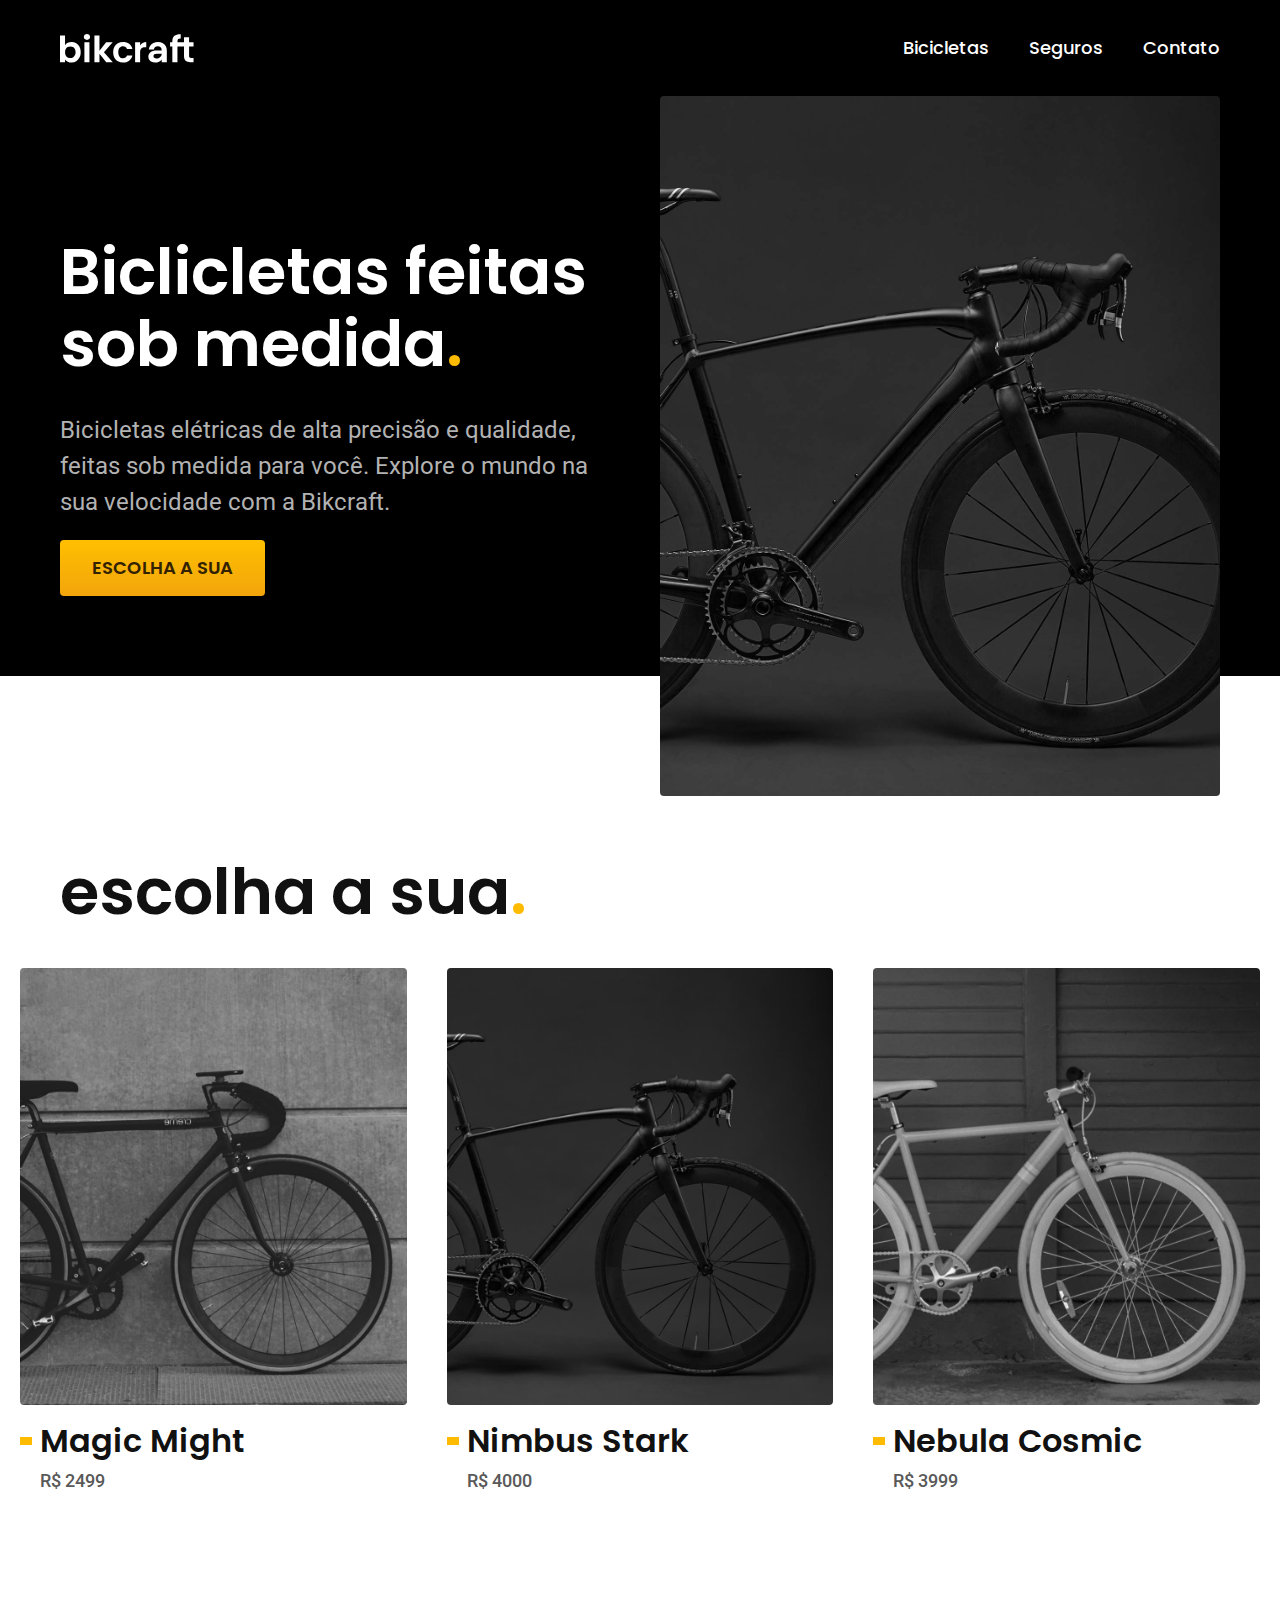
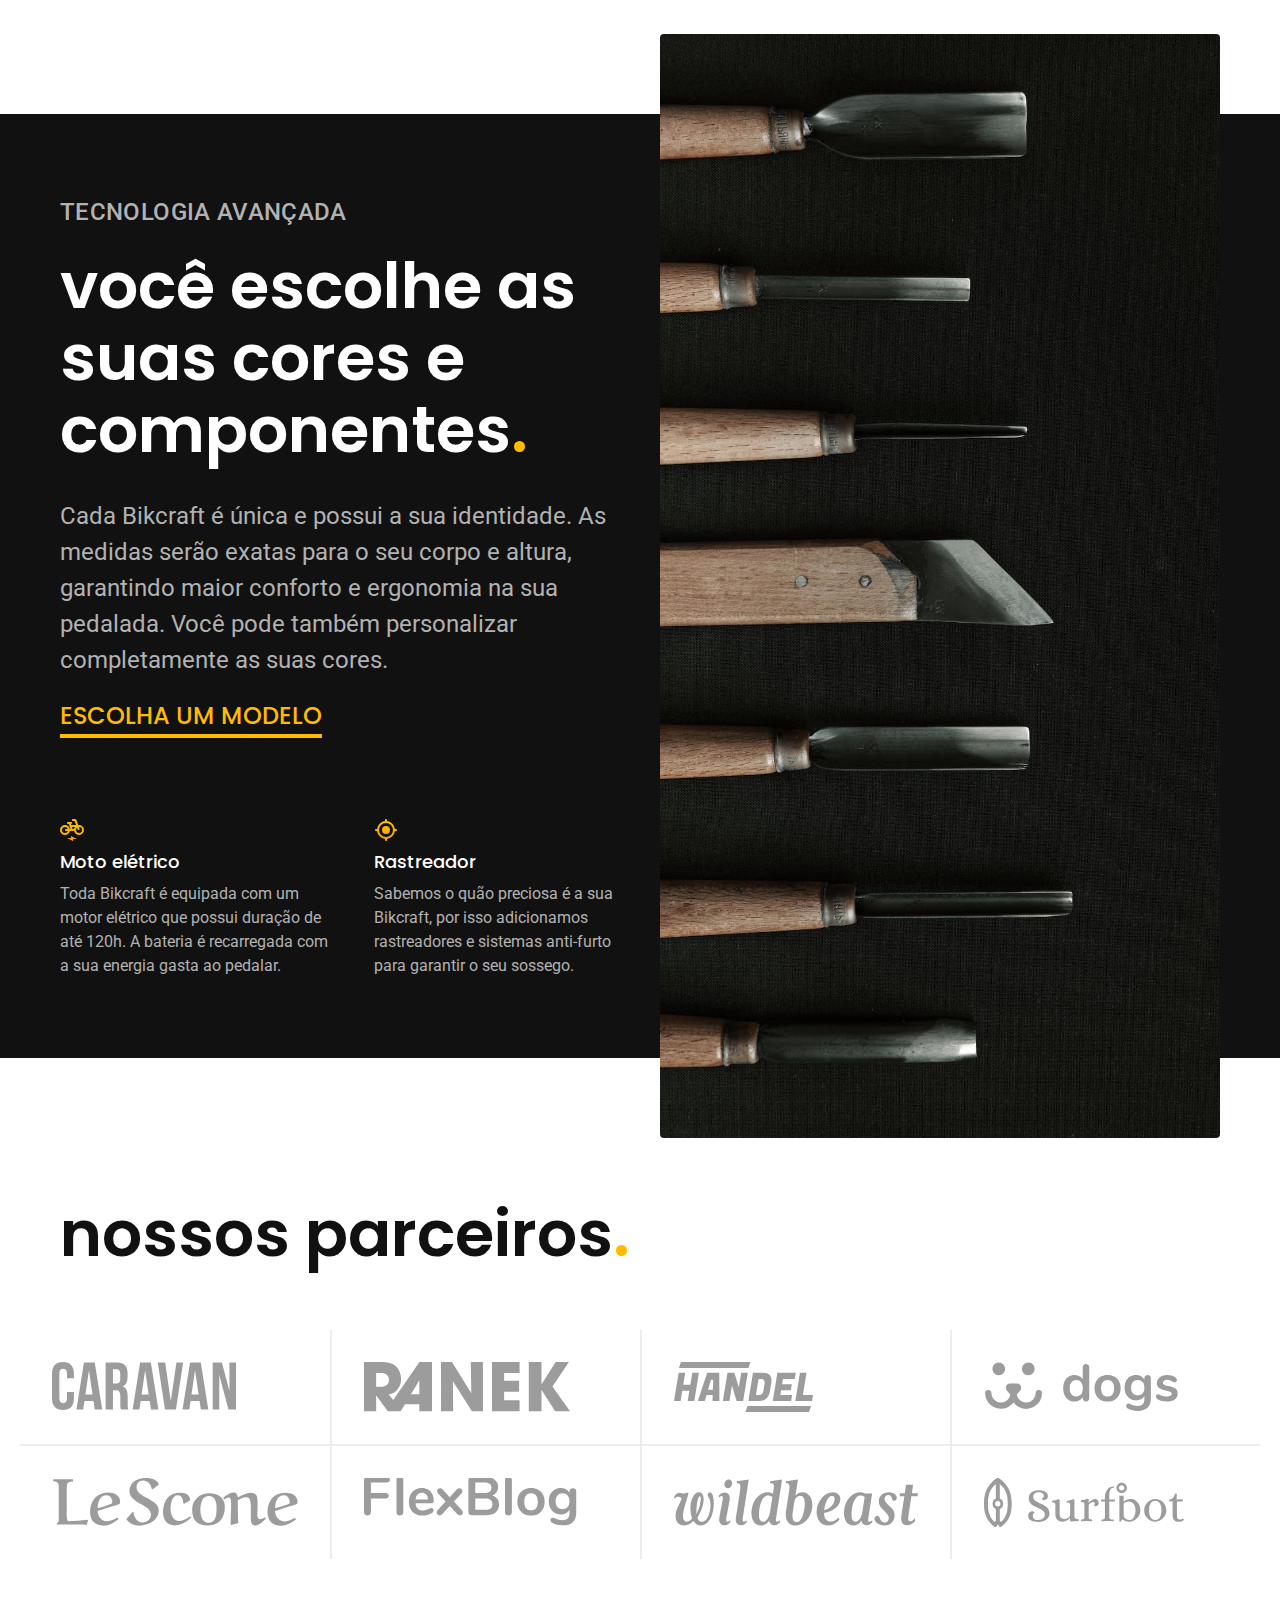
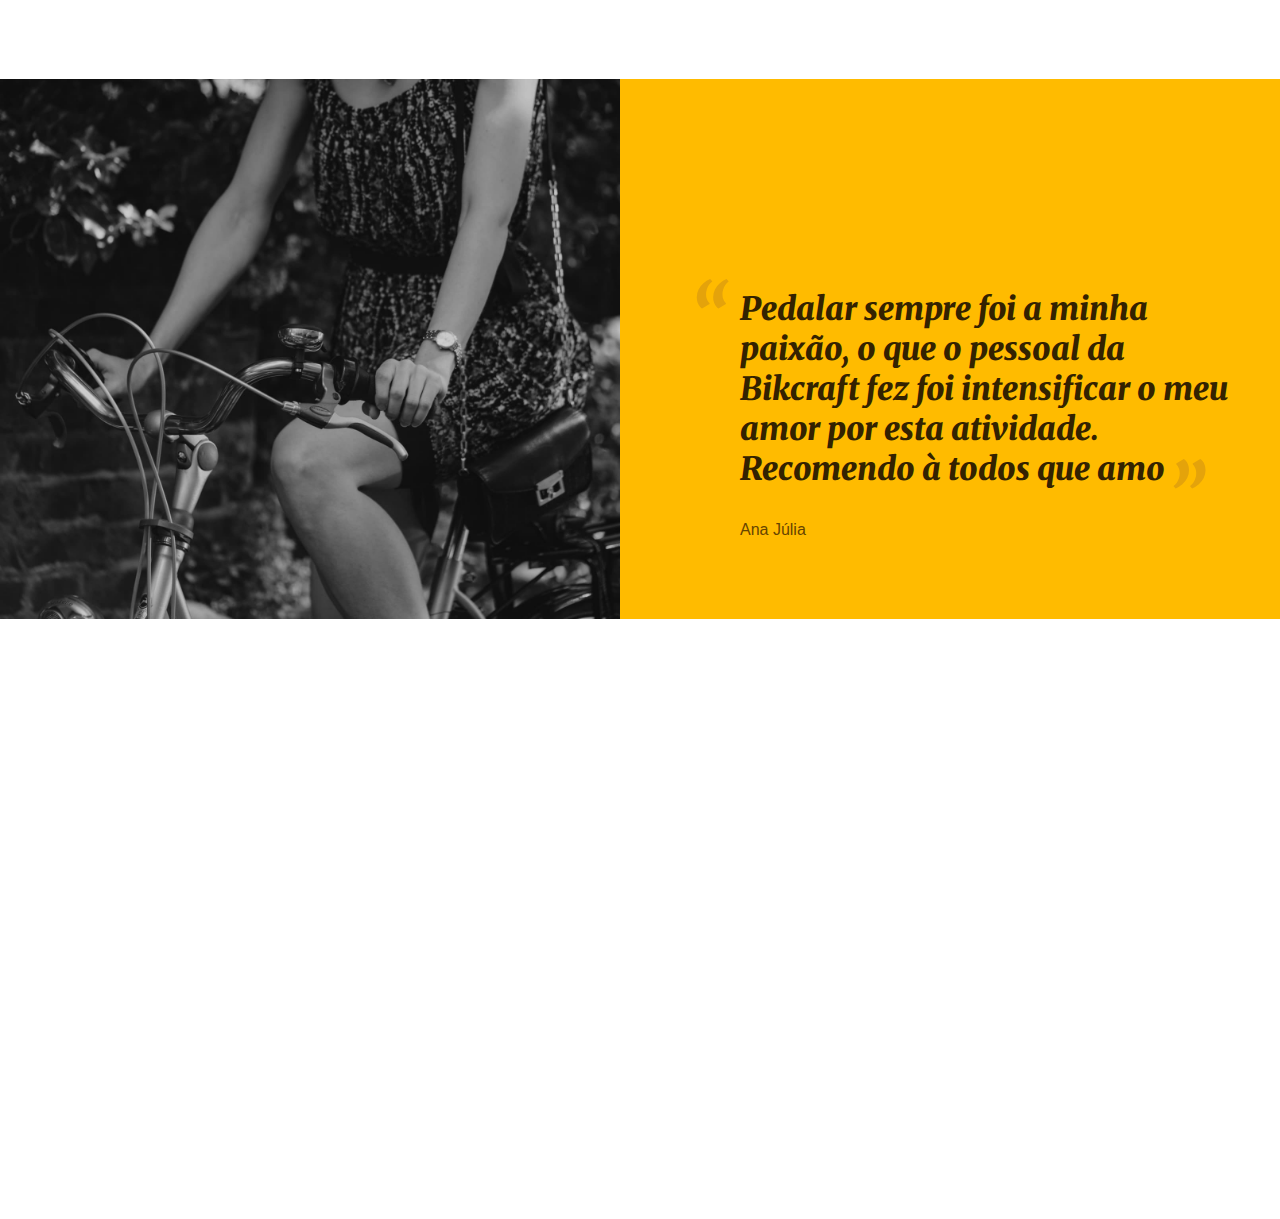
==== index.html @ 5321707a "terminado a seção de depoimentos" ====
<!DOCTYPE html>
<html lang="pt-BR">
<head>
  <meta charset="UTF-8">
  <meta name="viewport" content="width=device-width, initial-scale=1.0">
  <meta http-equiv="X-UA-Compatible" content="IE=edge">
  <title>Bikcraft - Bicicletas Elétricas</title>
  <meta name="description" content="Bicicletas elétricas de alta precisão e qualidade, feitas sob medida para o cliente. Explore o mundo na sua velocidade com a Bikcraft">
  <link rel="stylesheet" href="./css/style.css">
  <link rel="preconnect" href="https://fonts.googleapis.com">
  <link rel="preconnect" href="https://fonts.gstatic.com" crossorigin>
  <link href="https://fonts.googleapis.com/css2?family=Berkshire+Swash&family=Fira+Sans:wght@400;700&family=Josefin+Sans:wght@100&family=Poppins:wght@400;600&family=Roboto:wght@400;500&display=swap" rel="stylesheet">
  <link rel="preconnect" href="https://fonts.googleapis.com">
<link rel="preconnect" href="https://fonts.gstatic.com" crossorigin>
<link href="https://fonts.googleapis.com/css2?family=Berkshire+Swash&family=Fira+Sans:wght@400;700&family=Josefin+Sans:wght@100&family=Merriweather:ital,wght@1,900&family=Poppins:wght@400;600&family=Roboto:wght@400;500&display=swap" rel="stylesheet">
</head>
<body>
  <header class="header-bg">
    <div class="header container">
      <a href="./"> <!--Ponto barra informa que ao clicar nesse link ela irá para o index.html-->
        <img src="./img/bikcraft.svg" alt="Bikcraft">
      </a>
      <nav aria-label="primaria">
        <ul class="header-menu font-1-m cor-0">
          <li><a href="./bicicletas.html">Bicicletas</a></li>
          <li><a href="./seguros.html">Seguros</a></li>
          <li><a href="./contato.html">Contato</a></li>
        </ul>
      </nav>
    </div>
  
  </header>
  <main class="introducao-bg">
    <div class="introducao container">
      <div class="introducao-conteudo">
        <h1 class="font-1-xxl cor-0">Biclicletas feitas sob medida<span class="cor-p1">.</span> </h1>
        <p class="font-2-l cor-5">Bicicletas elétricas de alta precisão e qualidade, feitas sob medida para você. Explore o mundo na sua velocidade com a Bikcraft.</p>
        <a class="botao" href="./bicicletas.html">Escolha a sua</a>
      </div>
      <div>
        <img src="./img/fotos/introducao.jpg" alt="Bicicleta elétrica preta">
      </div>
    </div>
  </main>
  <article class="bicicletas-lista">
    <h2 class="font-1-xxl container">escolha a sua<span class="cor-p1">.</span> </h2>
    <ul>
      <li>
        <a href="./bicicletas/magic.html">
          <img src="./img/bicicletas/magic-home.jpg" alt="Bicicleta preta">
          <h3 class="font-1-xl">Magic Might</h3>
          <span class="font-2-m cor-8">R$ 2499</span>
        </a>
      </li>
      <li>
        <a href="./bicicletas/nimbus.html">
          <img src="./img/bicicletas/nimbus-home.jpg" alt="Bicicleta nimbus">
          <h3 class="font-1-xl">Nimbus Stark</h3>
          <span class="font-2-m cor-8">R$ 4000</span>
        </a>
      </li>
      <li>
        <a href="./bicicletas/nebula.html">
          <img src="./img/bicicletas/nebula-home.jpg" alt="Bicicleta nebula">
          <h3 class="font-1-xl">Nebula Cosmic</h3>
          <span class="font-2-m cor-8">R$ 3999</span>
        </a>
      </li>
    </ul>
  </article>

  <article class="tecnologia-bg">
    <div class="tecnologia container">
      <div class="tecnologia-conteudo">
        <span class="font-2-l-b cor-5">TECNOLOGIA AVANÇADA</span>
        <h2 class="font-1-xxl cor-0">você escolhe as suas cores e componentes<span class="cor-p1">.</span></h2>
        <p class="font-2-l cor-5">Cada Bikcraft é única e possui a sua identidade. As medidas serão exatas para o seu corpo e altura, garantindo maior conforto e ergonomia na sua pedalada. Você pode também personalizar completamente as suas cores.</p>
        <a class="link" href="./bicicletas.html">Escolha um modelo</a> 
          <div class="tecnologia-vantagens">
            <div>
              <img src="./img/icones/eletrica.svg" alt="">
              <h3 class="font-1-m cor-0">Moto elétrico</h3>
              <p class="font-2-s cor-5">Toda Bikcraft é equipada com um motor elétrico que possui duração de até 120h. A bateria é recarregada com a sua energia gasta ao pedalar.</p>
            </div>
            <div>
              <img src="./img/icones/rastreador.svg" alt="">
              <h3 class="font-1-m cor-0">Rastreador</h3>
              <p class="font-2-s cor-5">Sabemos o quão preciosa é a sua Bikcraft, por isso adicionamos rastreadores e sistemas anti-furto para garantir o seu sossego.</p>
            </div>
          </div>
        </div>
      <div class="tecnologia-imagem">
        <img src="./img/fotos/tecnologia.jpg" alt="">
      </div>
    </div>
  </article>
  <section class="parceiros" area-label="Nossos parceiros">
    <h2 class="font-1-xxl container">nossos parceiros<span class="cor-p1">.</span> </h2>
    <ul>
      <li><img src="./img/parceiros/caravan.svg" alt="Caravan"></li>
      <li><img src="./img/parceiros/ranek.svg" alt="ranek"></li>
      <li><img src="./img/parceiros/handel.svg" alt="handel.svg"></li>
      <li><img src="./img/parceiros/dogs.svg" alt="dogs.svg"></li>
      <li><img src="./img/parceiros/lescone.svg" alt="lescone.svg"></li>
      <li><img src="./img/parceiros/flexblog.svg" alt="flexblog.svg"></li>
      <li><img src="./img/parceiros/wildbeast.svg" alt="wildbeast.svg"></li>
      <li><img src="./img/parceiros/surfbot.svg" alt="surfbot.svg"></li>
    </ul>
  </section>
  <section class="depoimento" area-label="Depoimento">
    <div>
      <img src="./img/fotos/depoimento.jpg" alt="Pessoa pedalando uma bikcraft">
    </div>
    <div class="depoimento-conteudo">
      <blockquote class="font-1-xl cor-p5"> 
        <p> Pedalar sempre foi a minha paixão, o que o pessoal da Bikcraft fez foi intensificar o meu amor por esta atividade. Recomendo à todos que amo</p>
      </blockquote>
      <span class="font-1m-b cor-p4">Ana Júlia</span>
    </div>
  </section>
</body>
</html>
---- css/style.css ----
@import url(./global/global.css);
@import url(./utilidades/tipografia.css);
@import url(./utilidades/cores.css);

@import url(./global/header.css);

/* home */
@import url(./home/introducao.css);
@import url(./home/parceiros.css);
@import url(./home/depoimento.css);

/* utilidades */
@import url(./utilidades/componentes.css);

/* Bicicletas */
@import url(./bicicletas/bicicletas-lista.css);

/* Tecnologia */
@import url(./home/tecnologia.css);
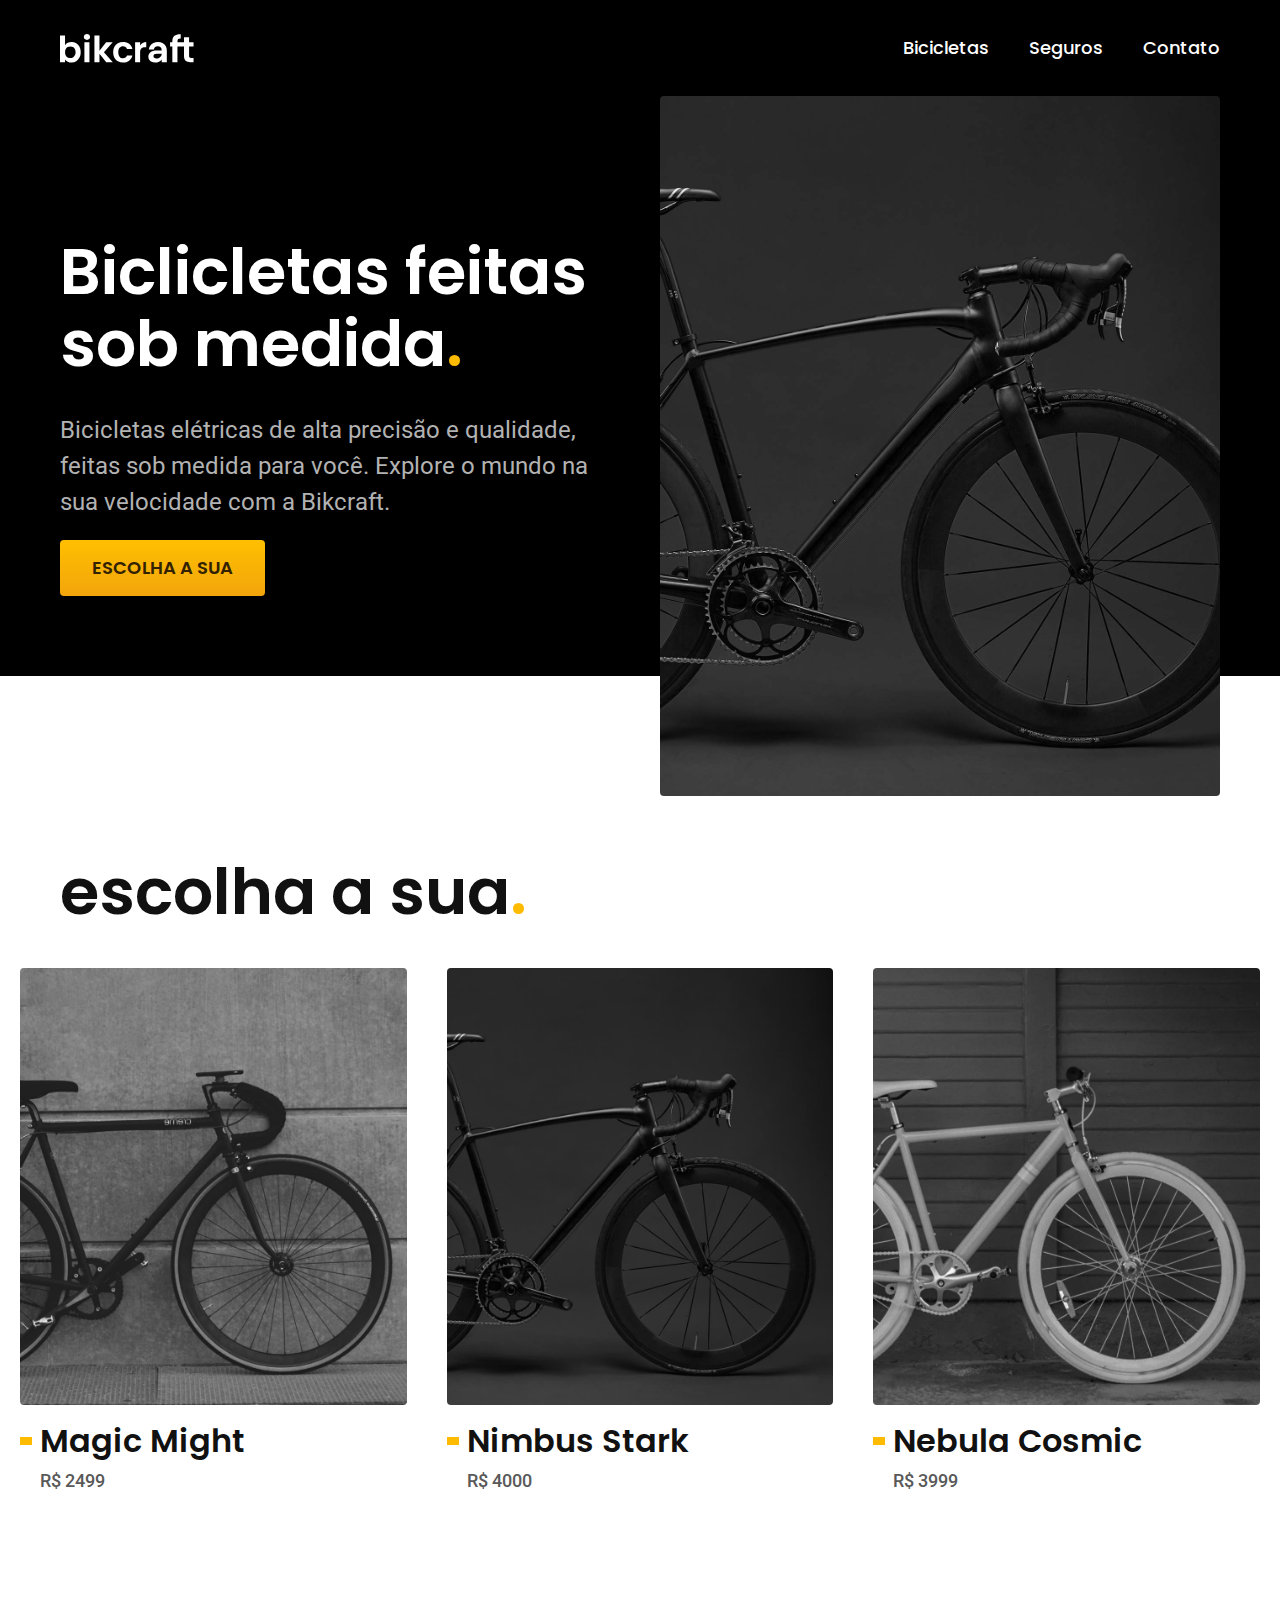
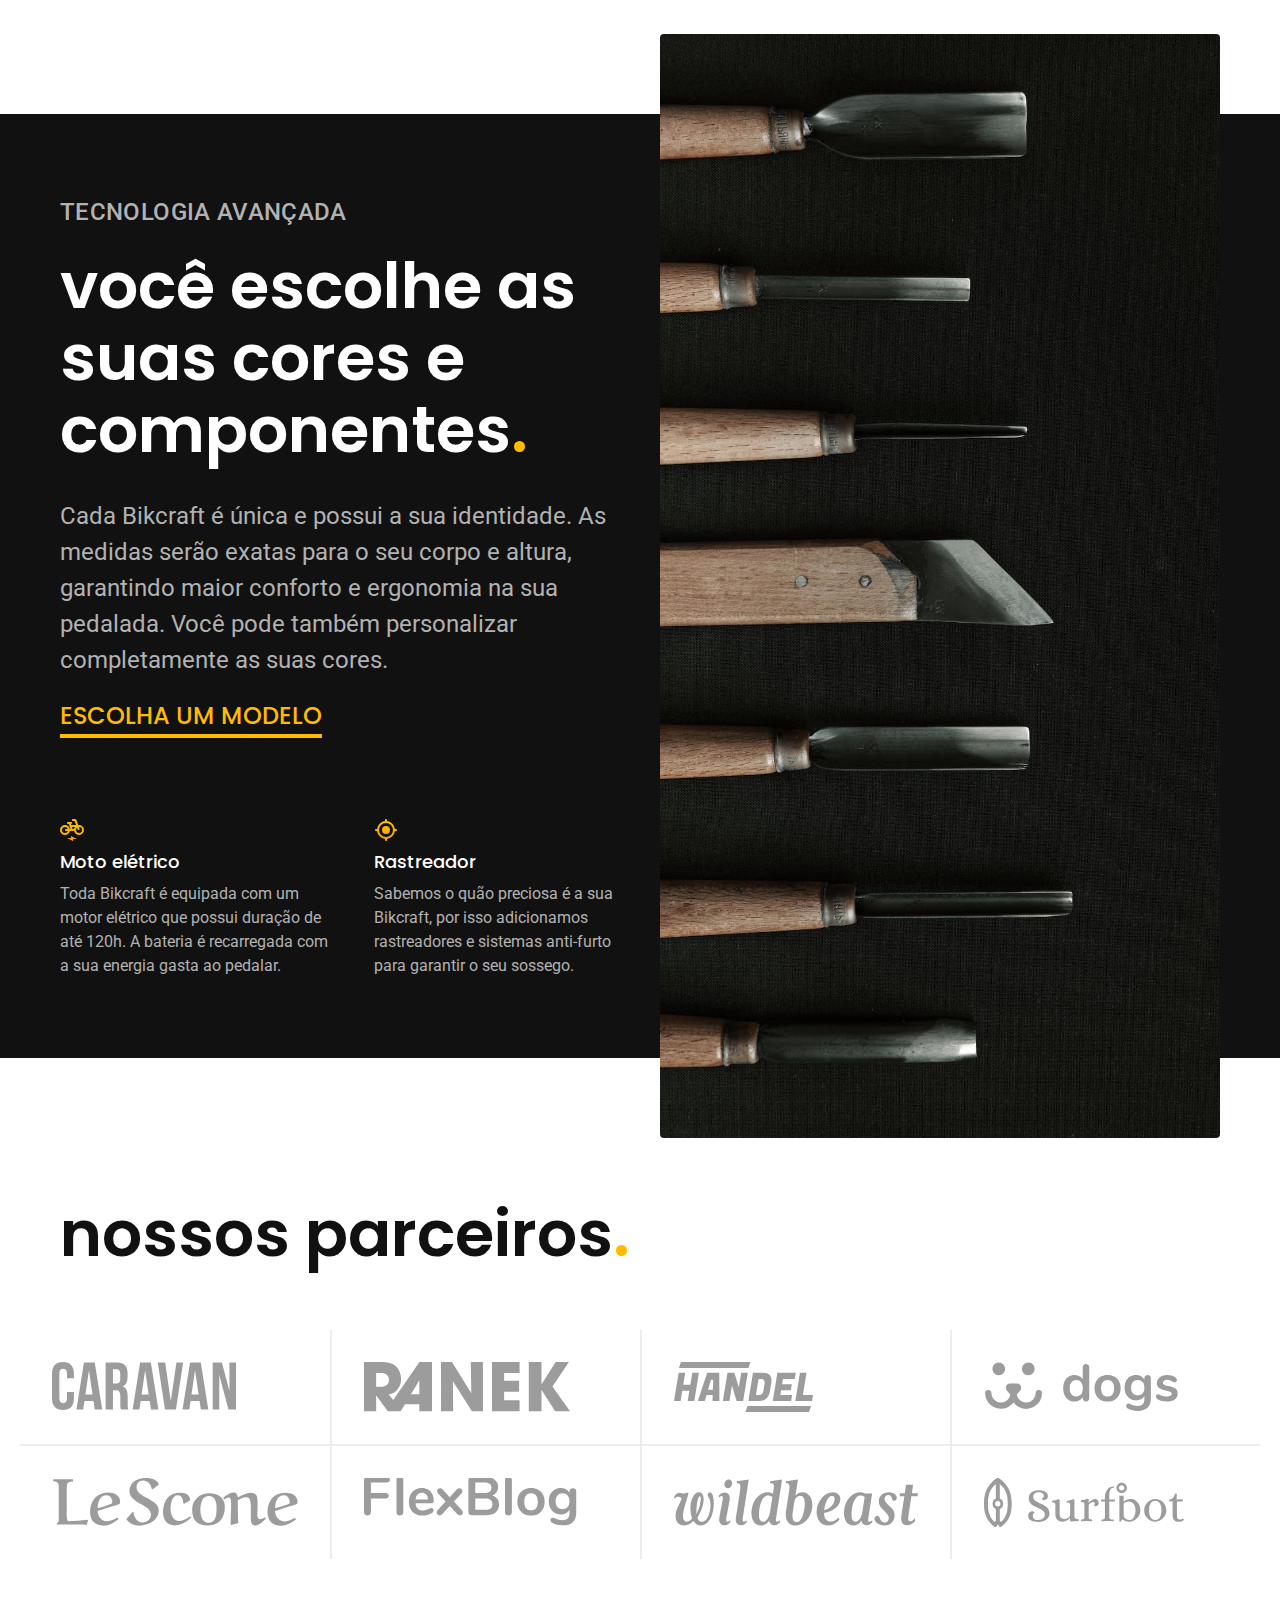
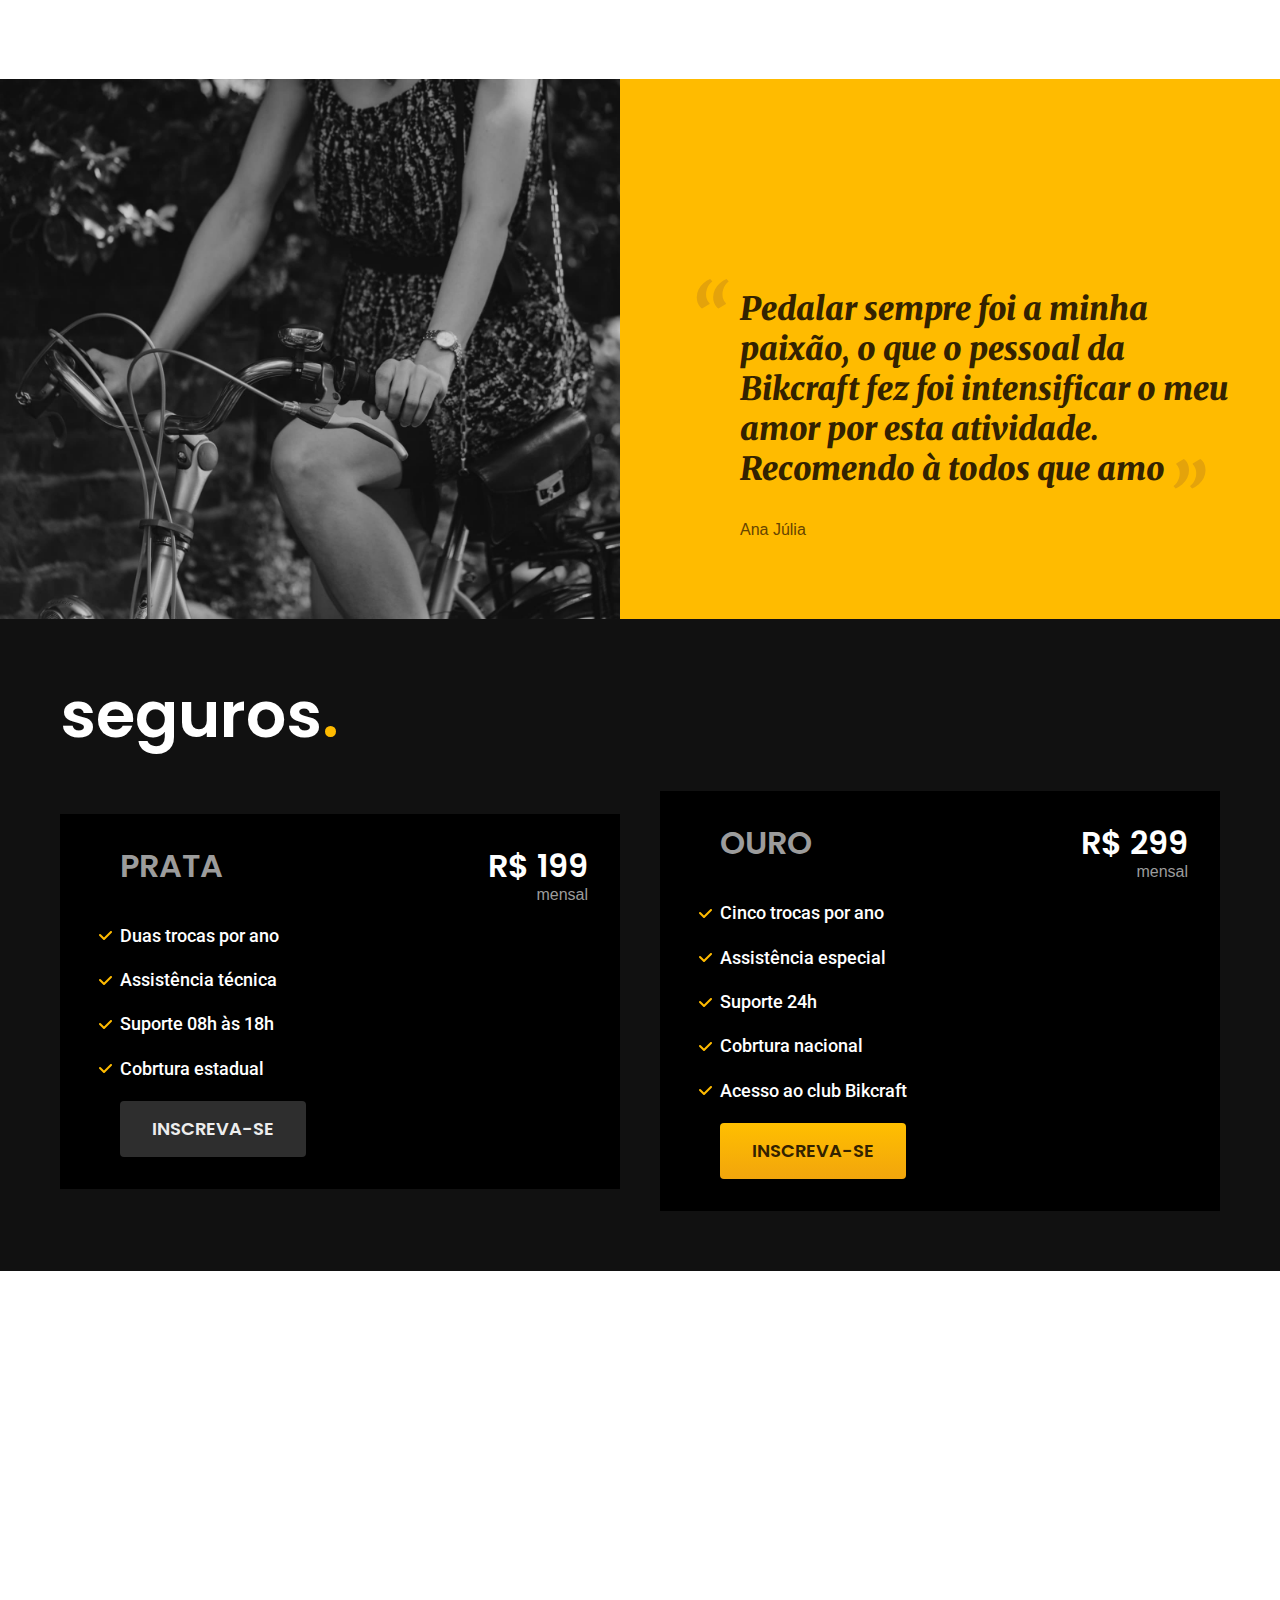
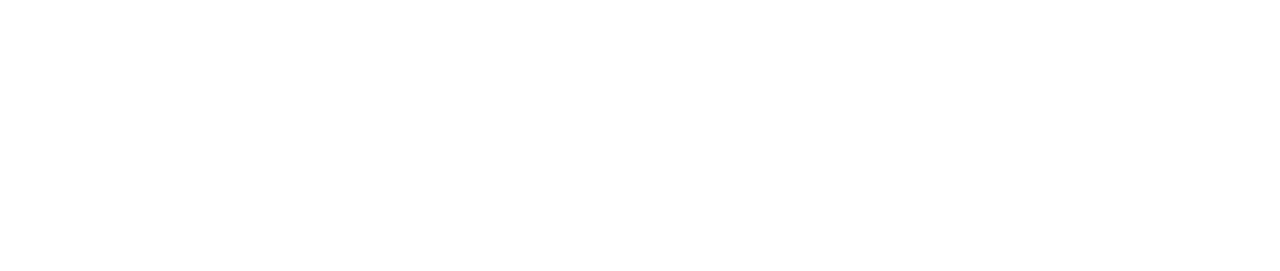
==== commit 43dfe4b7: "Criação da seção de seguros" ====
--- a/index.html
+++ b/index.html
@@ -118,5 +118,35 @@
       <span class="font-1m-b cor-p4">Ana Júlia</span>
     </div>
   </section>
+    <article class="seguros-bg">
+      <div class="seguros container">
+        <h2 class="font-1-xxl cor-0">seguros<span class="cor-p1">.</span></span></h2>
+        
+        <div class="seguro-item">
+          <h3 class="font-1-xl cor-6">PRATA</h3>
+          <span class="font-1-xl cor-0">R$ 199 </span><span class="font-xs cor-6">mensal</span>
+          <ul class="font-2-m cor-0">
+            <li>Duas trocas por ano</li>
+            <li>Assistência técnica</li>
+            <li>Suporte 08h às 18h</li>
+            <li>Cobrtura estadual</li>
+          </ul>
+          <a class="botao secundario" href="./orcamento.html">Inscreva-se</a>
+        </div>
+
+        <div class="seguro-item">
+          <h3 class="font-1-xl cor-6">OURO</h3>
+          <span class="font-1-xl cor-0">R$ 299 </span><span class="font-xs cor-6">mensal</span>
+          <ul class="font-2-m cor-0">
+            <li>Cinco trocas por ano</li>
+            <li>Assistência especial</li>
+            <li>Suporte 24h</li>
+            <li>Cobrtura nacional</li>
+            <li>Acesso ao club Bikcraft</li>
+          </ul>
+          <a class="botao" href="./orcamento.html">Inscreva-se</a>
+        </div>
+      </div>
+    </article>
 </body>
 </html>--- a/css/style.css
+++ b/css/style.css
@@ -16,4 +16,7 @@
 @import url(./bicicletas/bicicletas-lista.css);
 
 /* Tecnologia */
-@import url(./home/tecnologia.css);+@import url(./home/tecnologia.css);
+
+/* Seguros */
+@import url(./seguros/seguros.css);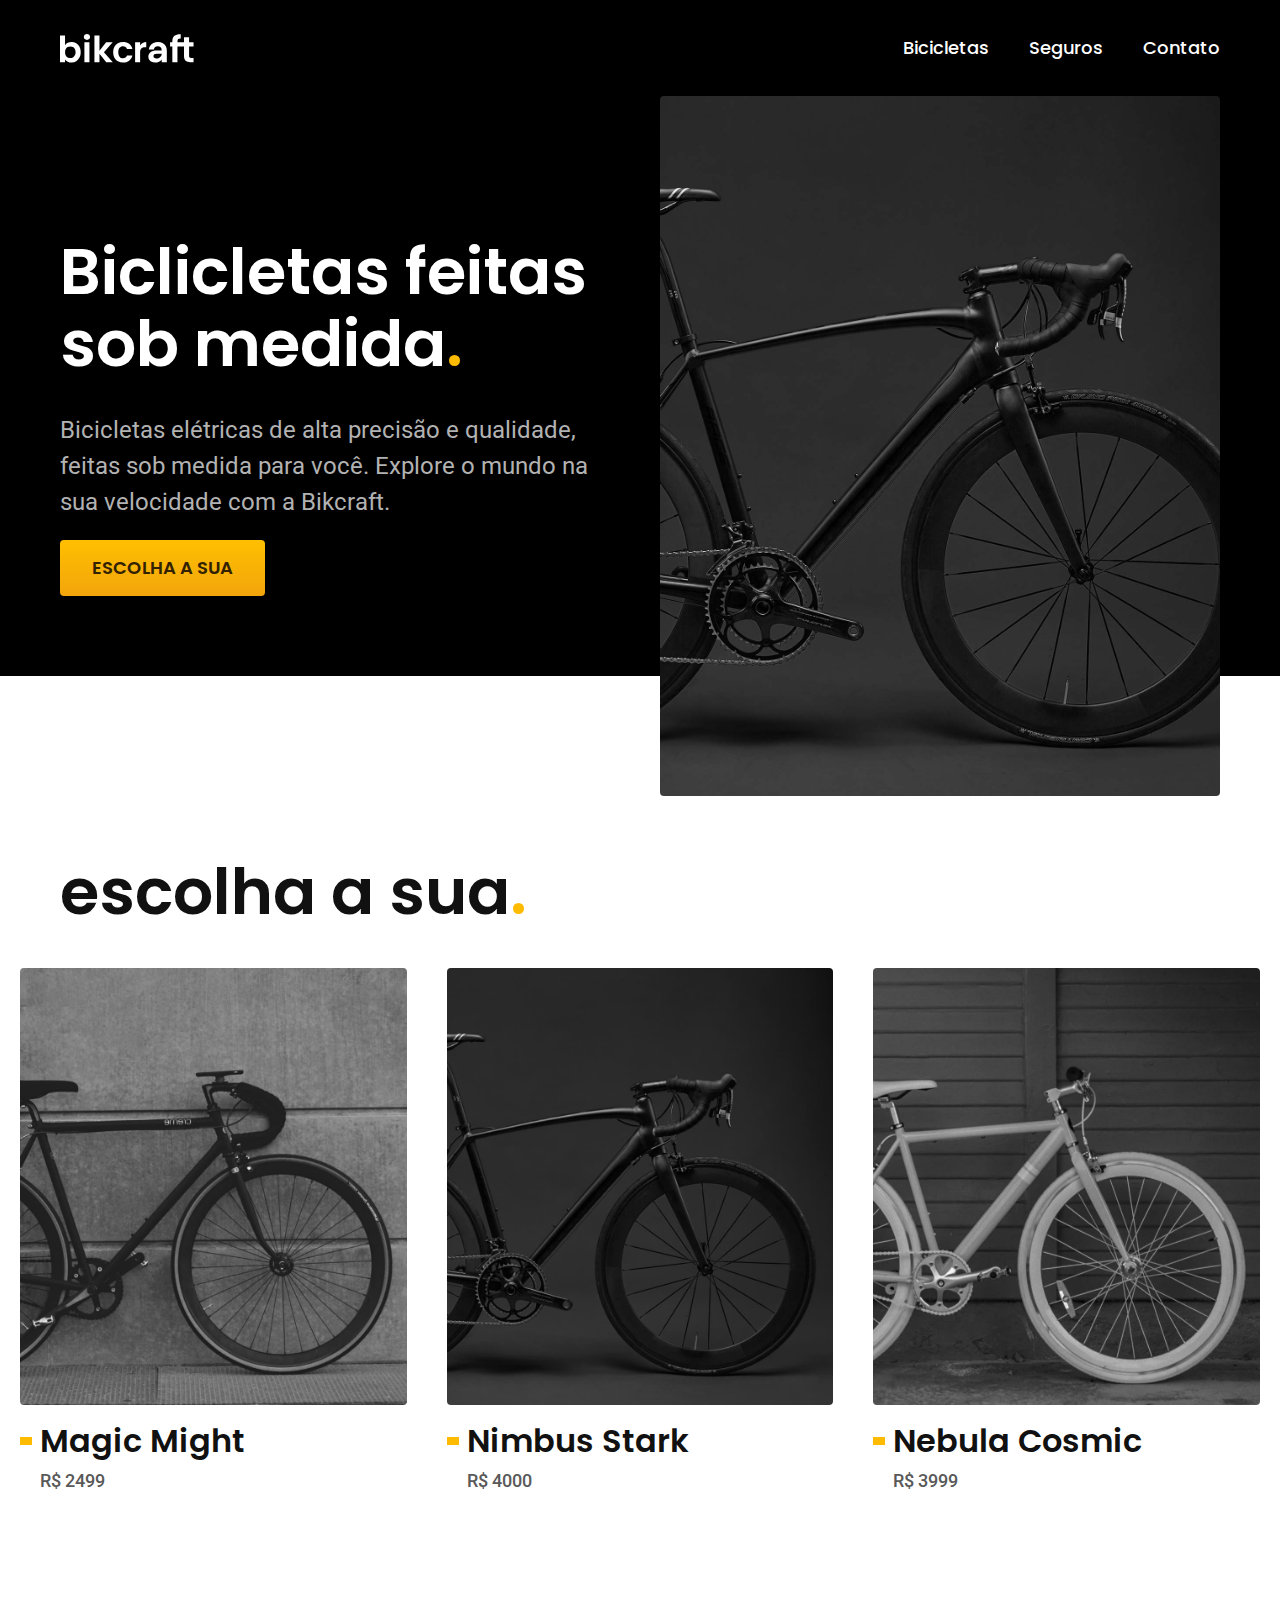
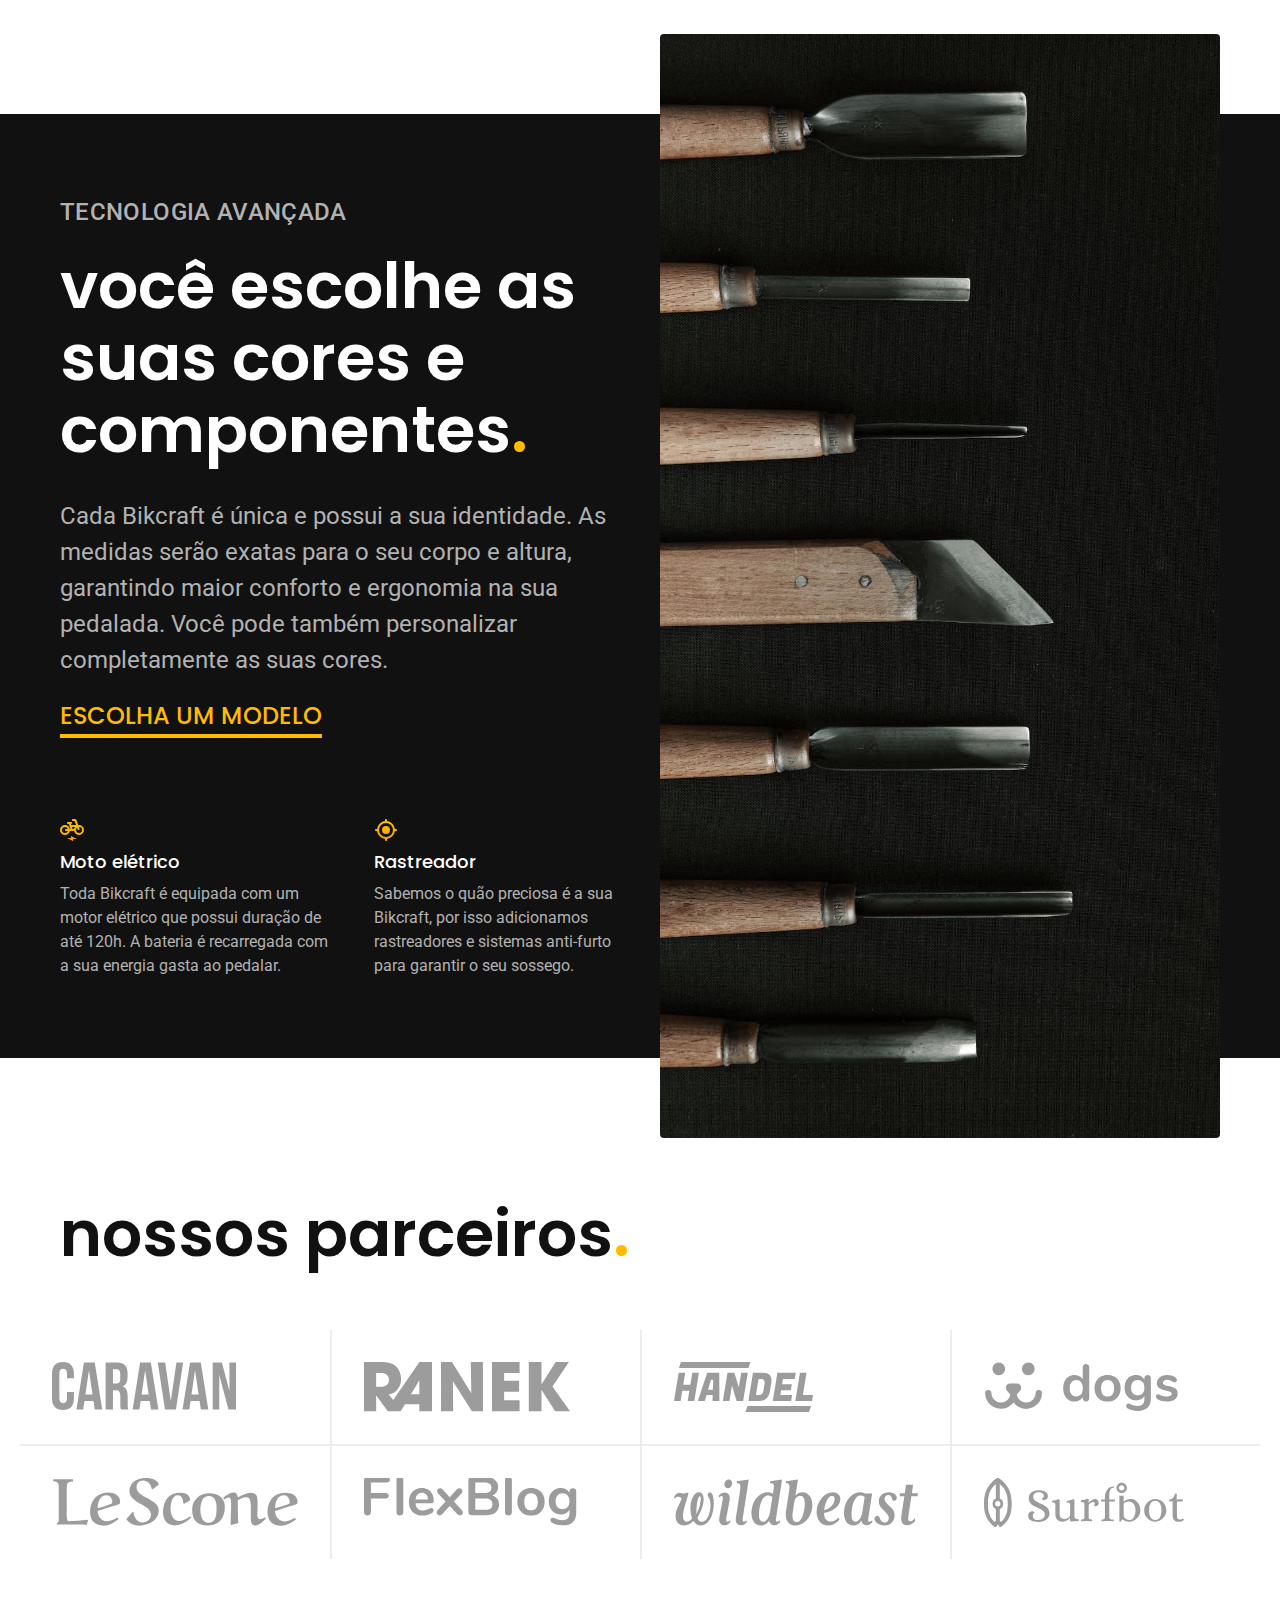
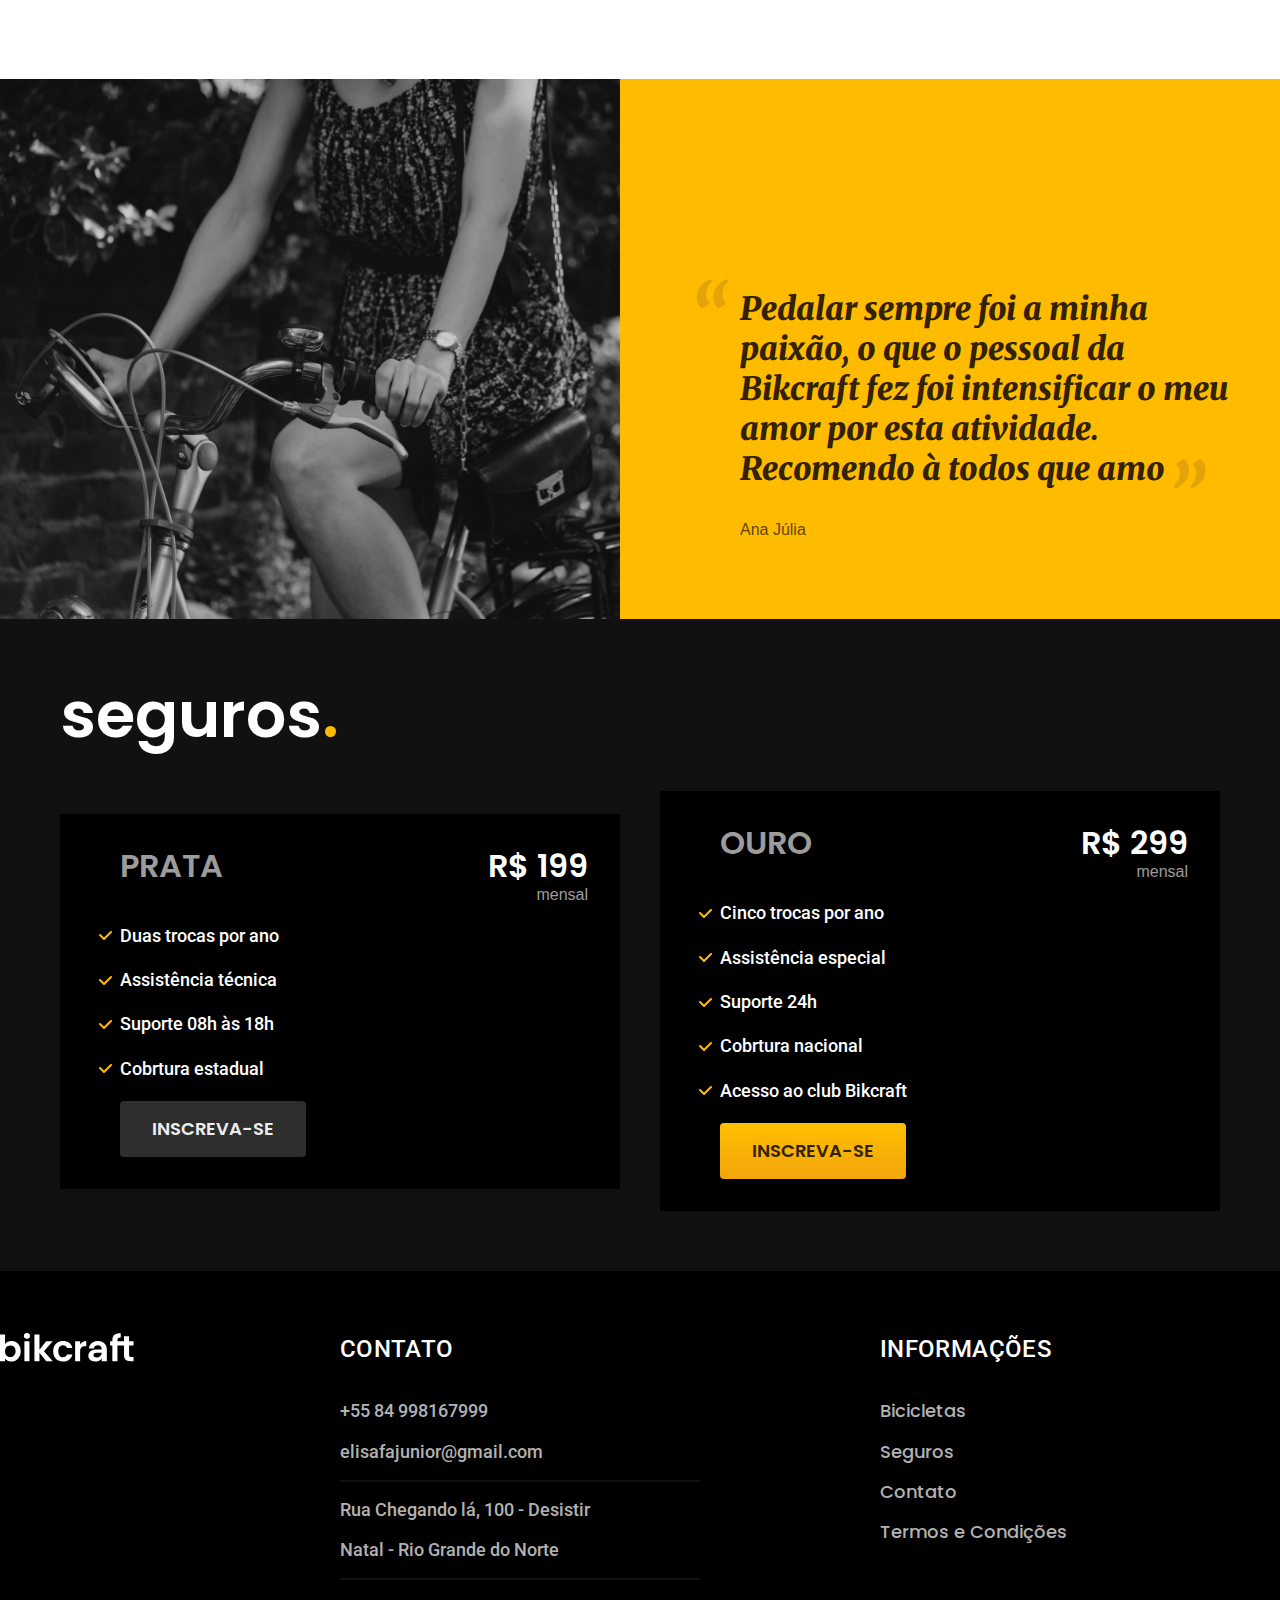
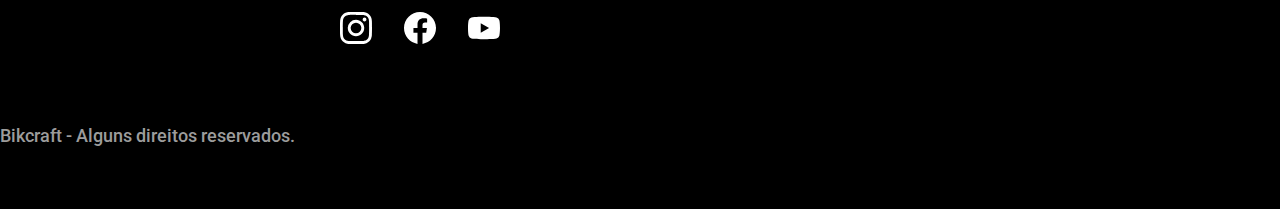
==== commit f17713cd: "Criação do footer" ====
--- a/index.html
+++ b/index.html
@@ -148,5 +148,37 @@
         </div>
       </div>
     </article>
+
+    <footer class="footer-bg">
+      <div class="footer conainer">
+        <img class="footer-marca" src="./img/bikcraft.svg" alt="">
+        <div class="footer-contato">
+          <h3 class="font-2-l-b cor-0">Contato</h3>
+          <ul class="font-2-m cor-5">
+            <li><a href="tel:+5584998167999">+55 84 998167999</a></li>
+            <li><a href="mailto:elisafajunior@gmail.com">elisafajunior@gmail.com</a></li>
+            <li>Rua Chegando lá, 100 - Desistir</li>
+            <li>Natal - Rio Grande do Norte</li>
+          </ul>
+          <div class="footer-redes">
+            <a href="./"><img src="./img/redes/instagram.svg" alt="Instagram"></a>
+            <a href="./"><img src="./img/redes/facebook.svg" alt="Facebook"></a>
+            <a href="./"><img src="./img/redes/youtube.svg" alt="Youtube"></a>
+          </div>
+        </div>
+        <div class="footer-informacoes">
+          <h3 class="font-2-l-b cor-0">Informações</h3>
+          <nav>
+            <ul class="font-1-m cor-5">
+              <li><a href="./bicicletas.html">Bicicletas</a></li>
+              <li><a href="./seguros.html">Seguros</a></li>
+              <li><a href="./contato.html">Contato</a></li>
+              <li><a href="./contato.html">Termos e Condições</a></li>
+            </ul>
+          </nav>
+        </div>
+        <p class="footer-copy font-2-m cor-6">Bikcraft - Alguns direitos reservados.</p>
+      </div>
+    </footer>
 </body>
 </html>--- a/css/style.css
+++ b/css/style.css
@@ -3,6 +3,7 @@
 @import url(./utilidades/cores.css);
 
 @import url(./global/header.css);
+@import url(./global/footer.css);
 
 /* home */
 @import url(./home/introducao.css);
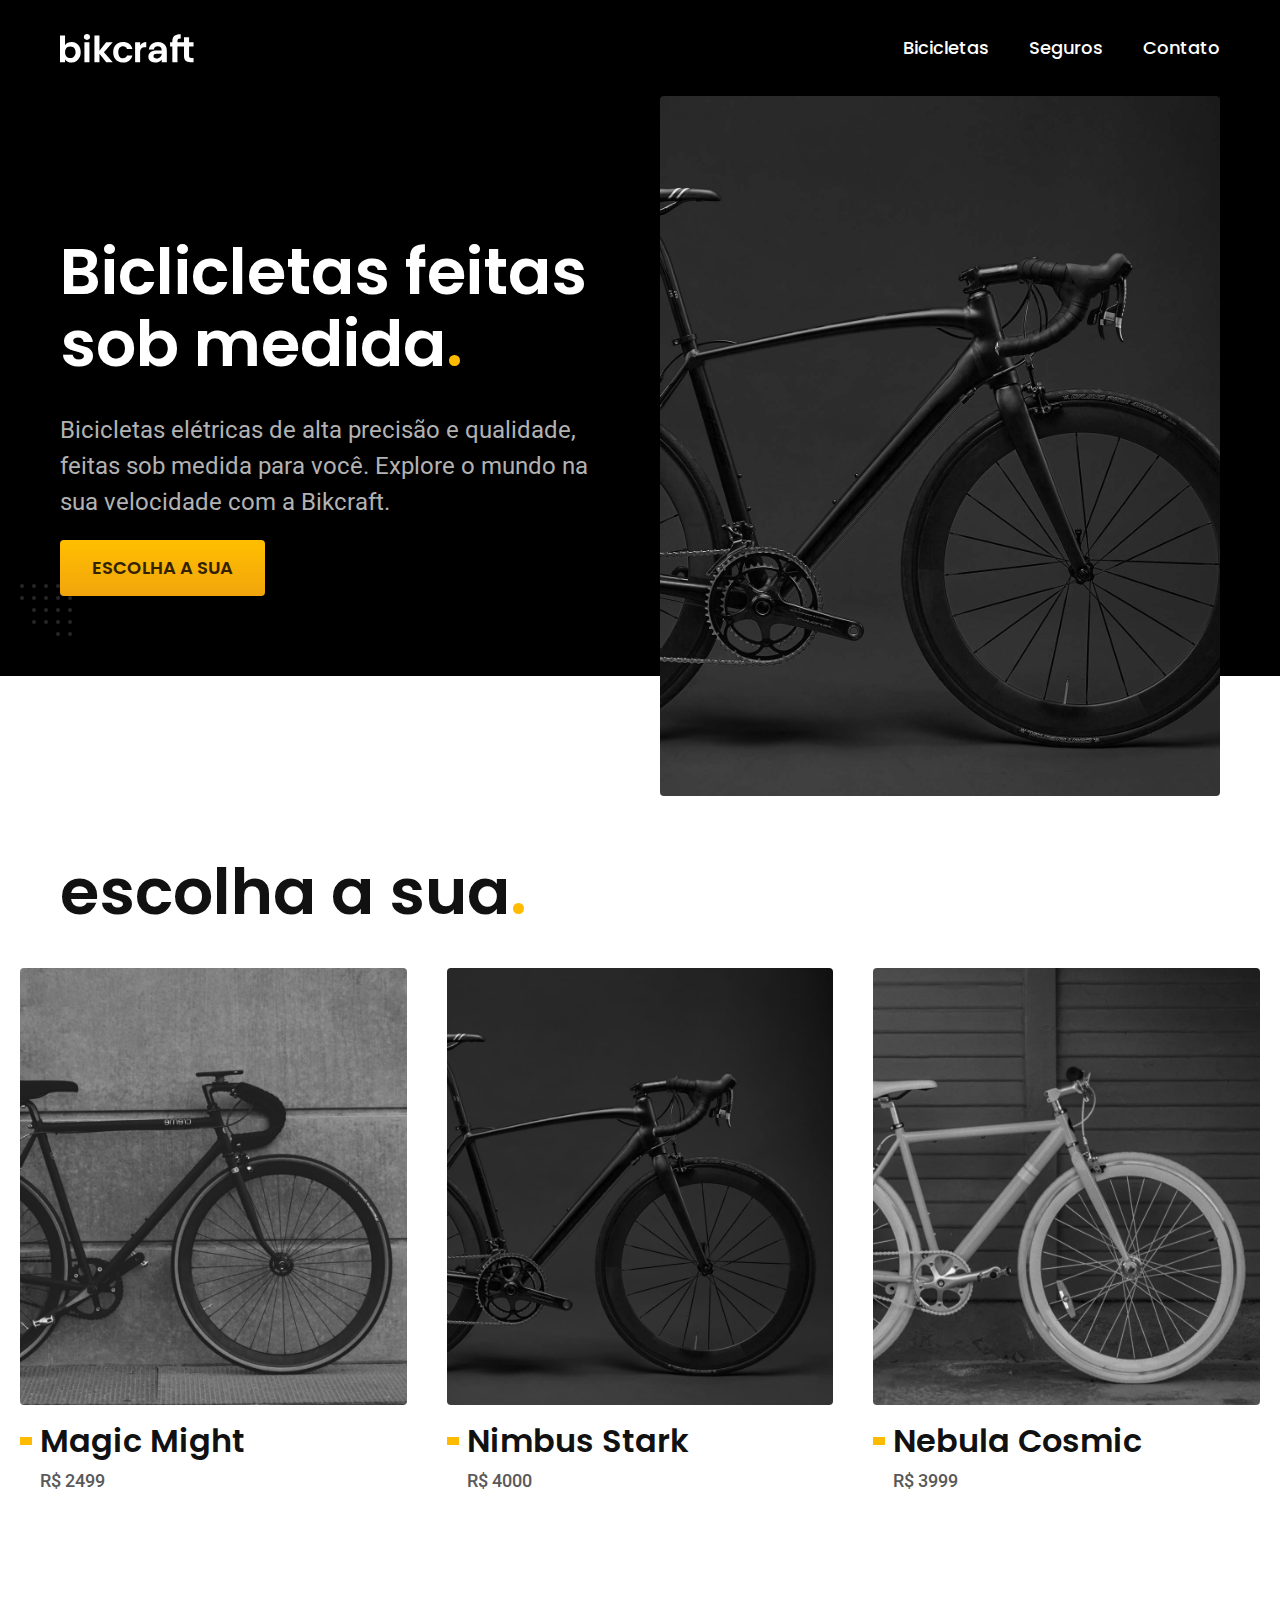
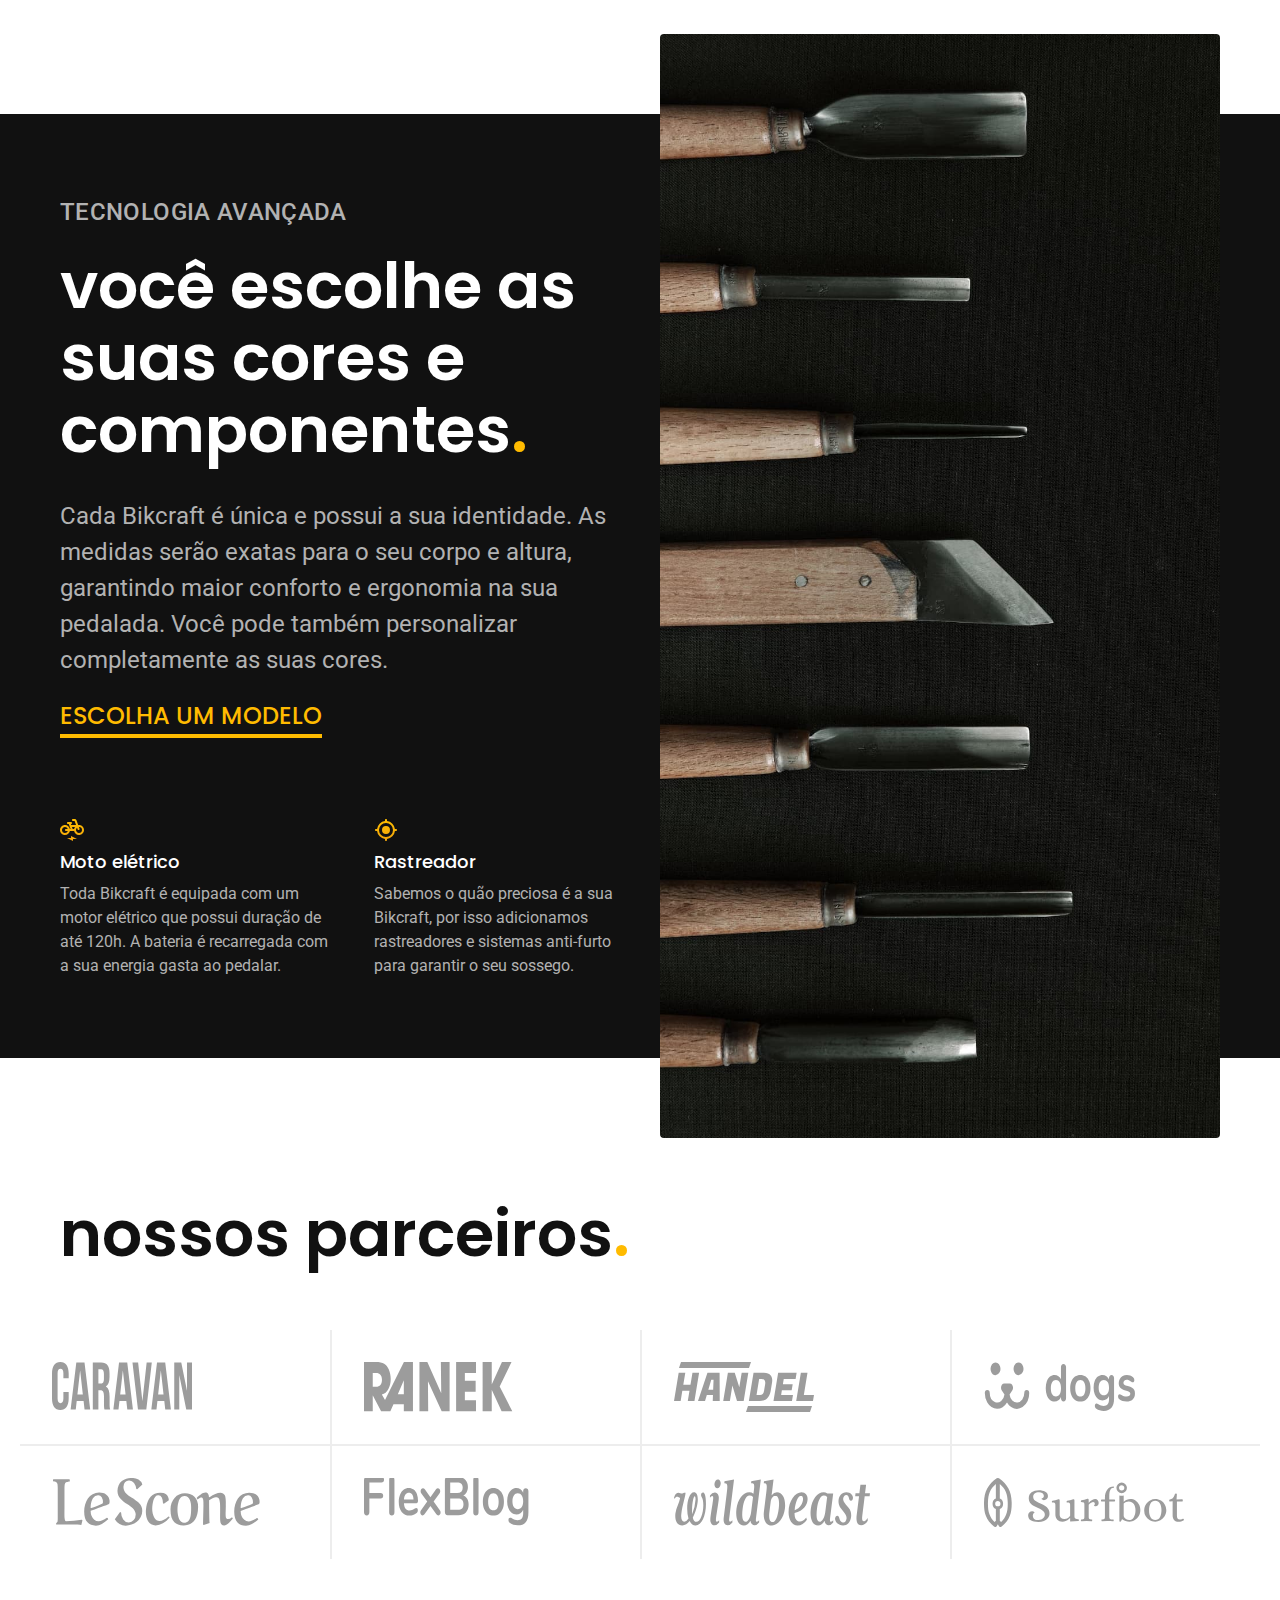
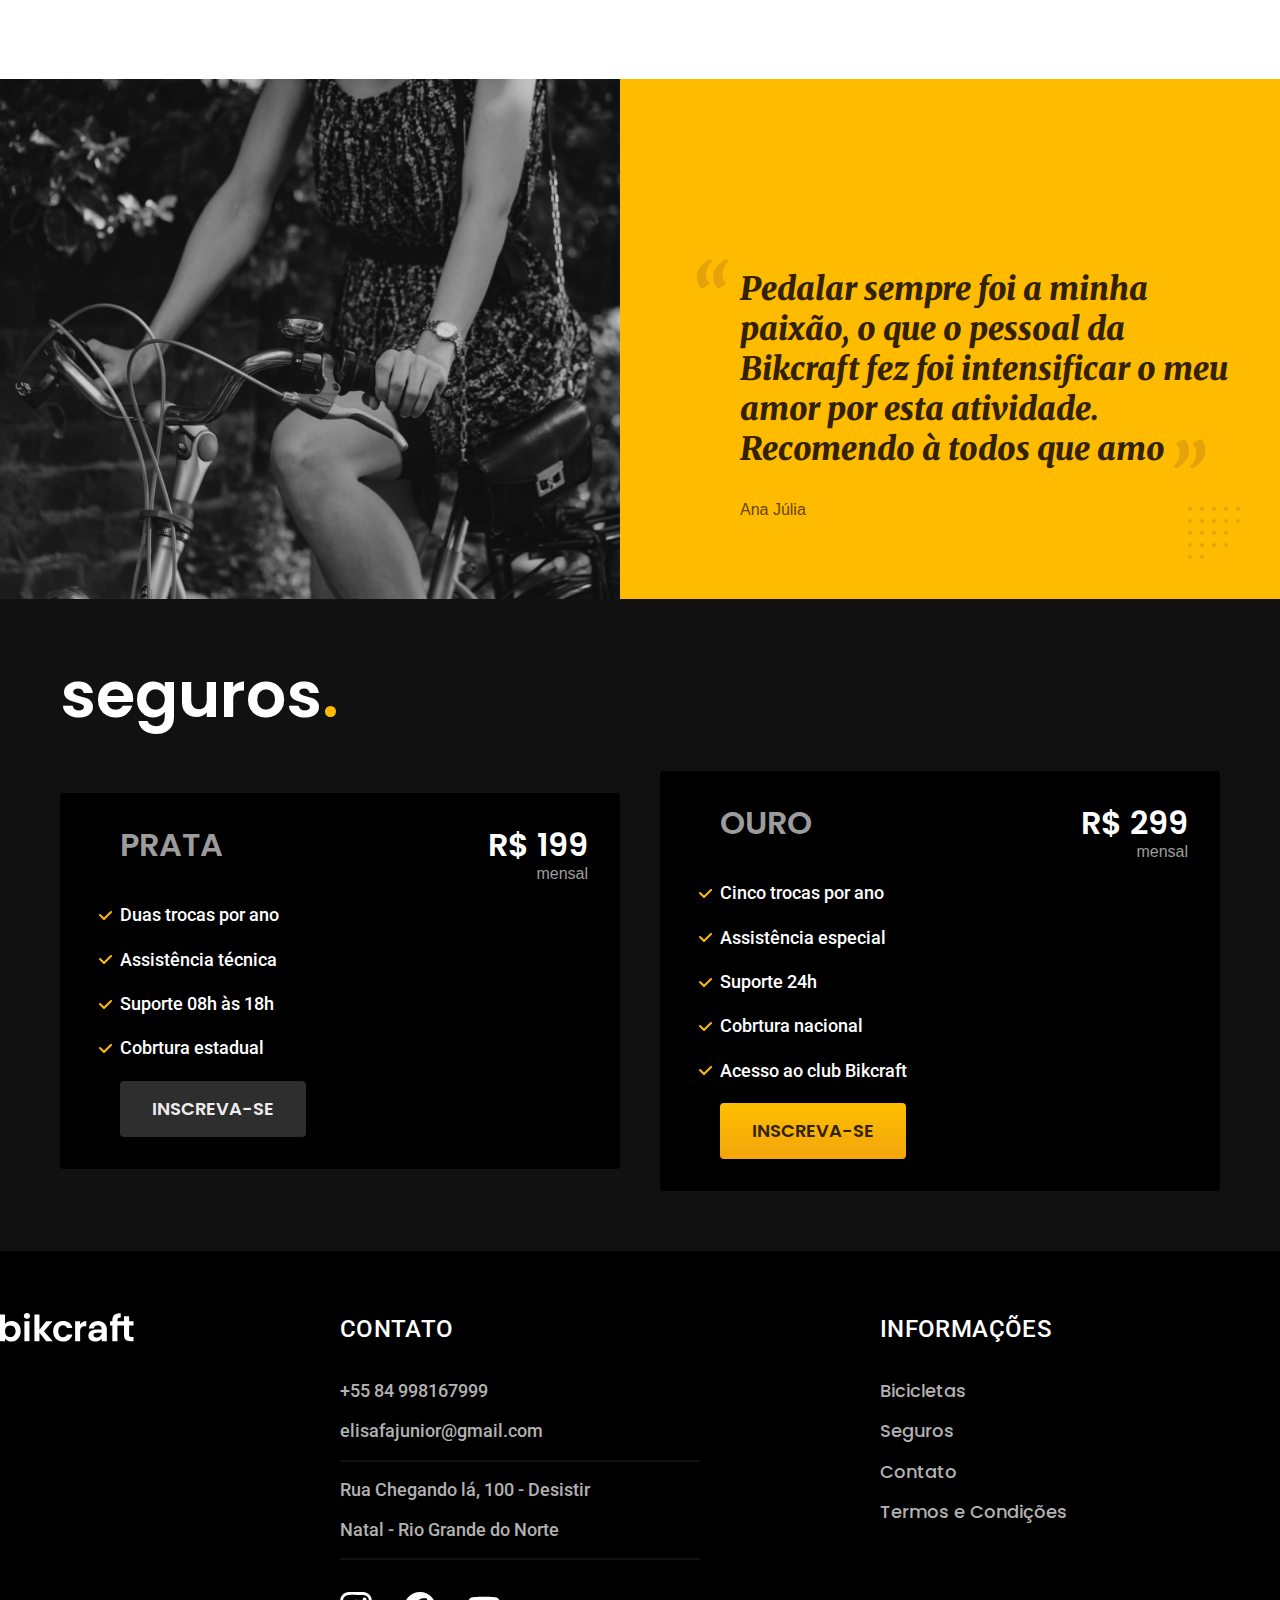
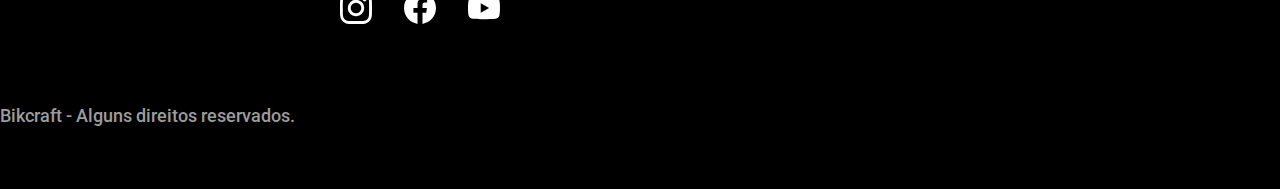
==== commit a12673bb: "Realizadas algumas alterações para otimização" ====
--- a/index.html
+++ b/index.html
@@ -6,6 +6,7 @@
   <meta http-equiv="X-UA-Compatible" content="IE=edge">
   <title>Bikcraft - Bicicletas Elétricas</title>
   <meta name="description" content="Bicicletas elétricas de alta precisão e qualidade, feitas sob medida para o cliente. Explore o mundo na sua velocidade com a Bikcraft">
+  <link rel="preload" href="./css/style.css" as="style">
   <link rel="stylesheet" href="./css/style.css">
   <link rel="preconnect" href="https://fonts.googleapis.com">
   <link rel="preconnect" href="https://fonts.gstatic.com" crossorigin>
@@ -18,7 +19,7 @@
   <header class="header-bg">
     <div class="header container">
       <a href="./"> <!--Ponto barra informa que ao clicar nesse link ela irá para o index.html-->
-        <img src="./img/bikcraft.svg" alt="Bikcraft">
+        <img src="./img/bikcraft.svg" width="136" height="32" alt="Bikcraft">
       </a>
       <nav aria-label="primaria">
         <ul class="header-menu font-1-m cor-0">
@@ -37,9 +38,10 @@
         <p class="font-2-l cor-5">Bicicletas elétricas de alta precisão e qualidade, feitas sob medida para você. Explore o mundo na sua velocidade com a Bikcraft.</p>
         <a class="botao" href="./bicicletas.html">Escolha a sua</a>
       </div>
-      <div>
-        <img src="./img/fotos/introducao.jpg" alt="Bicicleta elétrica preta">
-      </div>
+      <picture>
+        <source media="(max-width: 800px" srcset="./img/bicicletas/nimbus.jpg">
+        <img src="./img/fotos/introducao.jpg" width="1280" height="1600" alt="Bicicleta elétrica preta">
+      </picture>
     </div>
   </main>
   <article class="bicicletas-lista">
@@ -47,21 +49,21 @@
     <ul>
       <li>
         <a href="./bicicletas/magic.html">
-          <img src="./img/bicicletas/magic-home.jpg" alt="Bicicleta preta">
+          <img src="./img/bicicletas/magic-home.jpg"  width="920" height="1040" alt="Bicicleta preta">
           <h3 class="font-1-xl">Magic Might</h3>
           <span class="font-2-m cor-8">R$ 2499</span>
         </a>
       </li>
       <li>
         <a href="./bicicletas/nimbus.html">
-          <img src="./img/bicicletas/nimbus-home.jpg" alt="Bicicleta nimbus">
+          <img src="./img/bicicletas/nimbus-home.jpg" width="920" height="1040" alt="Bicicleta nimbus">
           <h3 class="font-1-xl">Nimbus Stark</h3>
           <span class="font-2-m cor-8">R$ 4000</span>
         </a>
       </li>
       <li>
         <a href="./bicicletas/nebula.html">
-          <img src="./img/bicicletas/nebula-home.jpg" alt="Bicicleta nebula">
+          <img src="./img/bicicletas/nebula-home.jpg" width="920" height="1040" alt="Bicicleta nebula">
           <h3 class="font-1-xl">Nebula Cosmic</h3>
           <span class="font-2-m cor-8">R$ 3999</span>
         </a>
@@ -78,38 +80,38 @@
         <a class="link" href="./bicicletas.html">Escolha um modelo</a> 
           <div class="tecnologia-vantagens">
             <div>
-              <img src="./img/icones/eletrica.svg" alt="">
+              <img src="./img/icones/eletrica.svg"  width="24" height="24" alt="">
               <h3 class="font-1-m cor-0">Moto elétrico</h3>
               <p class="font-2-s cor-5">Toda Bikcraft é equipada com um motor elétrico que possui duração de até 120h. A bateria é recarregada com a sua energia gasta ao pedalar.</p>
             </div>
             <div>
-              <img src="./img/icones/rastreador.svg" alt="">
+              <img src="./img/icones/rastreador.svg"  width="24" height="24" alt="">
               <h3 class="font-1-m cor-0">Rastreador</h3>
               <p class="font-2-s cor-5">Sabemos o quão preciosa é a sua Bikcraft, por isso adicionamos rastreadores e sistemas anti-furto para garantir o seu sossego.</p>
             </div>
           </div>
         </div>
       <div class="tecnologia-imagem">
-        <img src="./img/fotos/tecnologia.jpg" alt="">
+        <img src="./img/fotos/tecnologia.jpg"  width="1200" height="1920" alt="">
       </div>
     </div>
   </article>
   <section class="parceiros" area-label="Nossos parceiros">
     <h2 class="font-1-xxl container">nossos parceiros<span class="cor-p1">.</span> </h2>
     <ul>
-      <li><img src="./img/parceiros/caravan.svg" alt="Caravan"></li>
-      <li><img src="./img/parceiros/ranek.svg" alt="ranek"></li>
-      <li><img src="./img/parceiros/handel.svg" alt="handel.svg"></li>
-      <li><img src="./img/parceiros/dogs.svg" alt="dogs.svg"></li>
-      <li><img src="./img/parceiros/lescone.svg" alt="lescone.svg"></li>
-      <li><img src="./img/parceiros/flexblog.svg" alt="flexblog.svg"></li>
-      <li><img src="./img/parceiros/wildbeast.svg" alt="wildbeast.svg"></li>
-      <li><img src="./img/parceiros/surfbot.svg" alt="surfbot.svg"></li>
+      <li><img src="./img/parceiros/caravan.svg"  width="140" height="38" alt="Caravan"></li>
+      <li><img src="./img/parceiros/ranek.svg"  width="149" height="36" alt="ranek"></li>
+      <li><img src="./img/parceiros/handel.svg"  width="140" height="50" alt="handel.svg"></li>
+      <li><img src="./img/parceiros/dogs.svg" width="152" height="39" alt="dogs.svg"></li>
+      <li><img src="./img/parceiros/lescone.svg" width="208" height="41" alt="lescone.svg"></li>
+      <li><img src="./img/parceiros/flexblog.svg" width="165" height="38" alt="flexblog.svg"></li>
+      <li><img src="./img/parceiros/wildbeast.svg" width="196" height="34" alt="wildbeast.svg"></li>
+      <li><img src="./img/parceiros/surfbot.svg" width="200" height="49" alt="surfbot.svg"></li>
     </ul>
   </section>
   <section class="depoimento" area-label="Depoimento">
     <div>
-      <img src="./img/fotos/depoimento.jpg" alt="Pessoa pedalando uma bikcraft">
+      <img src="./img/fotos/depoimento.jpg" width="1560" height="1360" alt="Pessoa pedalando uma bikcraft">
     </div>
     <div class="depoimento-conteudo">
       <blockquote class="font-1-xl cor-p5"> 
@@ -151,7 +153,7 @@
 
     <footer class="footer-bg">
       <div class="footer conainer">
-        <img class="footer-marca" src="./img/bikcraft.svg" alt="">
+        <img class="footer-marca" src="./img/bikcraft.svg" width="136" height="32" alt="">
         <div class="footer-contato">
           <h3 class="font-2-l-b cor-0">Contato</h3>
           <ul class="font-2-m cor-5">
@@ -161,9 +163,9 @@
             <li>Natal - Rio Grande do Norte</li>
           </ul>
           <div class="footer-redes">
-            <a href="./"><img src="./img/redes/instagram.svg" alt="Instagram"></a>
-            <a href="./"><img src="./img/redes/facebook.svg" alt="Facebook"></a>
-            <a href="./"><img src="./img/redes/youtube.svg" alt="Youtube"></a>
+            <a href="./"><img src="./img/redes/instagram.svg" width="32" height="32" alt="Instagram"></a>
+            <a href="./"><img src="./img/redes/facebook.svg" width="32" height="32" alt="Facebook"></a>
+            <a href="./"><img src="./img/redes/youtube.svg" width="32" height="32" alt="Youtube"></a>
           </div>
         </div>
         <div class="footer-informacoes">
@@ -173,7 +175,7 @@
               <li><a href="./bicicletas.html">Bicicletas</a></li>
               <li><a href="./seguros.html">Seguros</a></li>
               <li><a href="./contato.html">Contato</a></li>
-              <li><a href="./contato.html">Termos e Condições</a></li>
+              <li><a href="./termos.html">Termos e Condições</a></li>
             </ul>
           </nav>
         </div>
--- a/css/style.css
+++ b/css/style.css
@@ -12,12 +12,31 @@
 
 /* utilidades */
 @import url(./utilidades/componentes.css);
+@import url(./utilidades/formulario.css);
 
 /* Bicicletas */
 @import url(./bicicletas/bicicletas-lista.css);
+@import url(./bicicletas/bicicletas.css);
+
+/* Bicicleta */
+@import url(./bicicleta/bicicleta.css);
+@import url(./bicicleta/seguro.css);
 
 /* Tecnologia */
 @import url(./home/tecnologia.css);
 
 /* Seguros */
-@import url(./seguros/seguros.css);+@import url(./seguros/seguros.css);
+@import url(./seguros/vantagens.css);
+@import url(./seguros/perguntas.css);
+
+
+/* Termos */
+@import url(./termos/termos.css);
+
+/* orcamento */
+@import url(./orcamento/orcamento.css);
+
+/* Contato */
+@import url(./contato/contato.css);
+@import url(./contato/lojas.css);--- a/css/style.css
+++ b/css/style.css
@@ -12,12 +12,31 @@
 
 /* utilidades */
 @import url(./utilidades/componentes.css);
+@import url(./utilidades/formulario.css);
 
 /* Bicicletas */
 @import url(./bicicletas/bicicletas-lista.css);
+@import url(./bicicletas/bicicletas.css);
+
+/* Bicicleta */
+@import url(./bicicleta/bicicleta.css);
+@import url(./bicicleta/seguro.css);
 
 /* Tecnologia */
 @import url(./home/tecnologia.css);
 
 /* Seguros */
-@import url(./seguros/seguros.css);+@import url(./seguros/seguros.css);
+@import url(./seguros/vantagens.css);
+@import url(./seguros/perguntas.css);
+
+
+/* Termos */
+@import url(./termos/termos.css);
+
+/* orcamento */
+@import url(./orcamento/orcamento.css);
+
+/* Contato */
+@import url(./contato/contato.css);
+@import url(./contato/lojas.css);